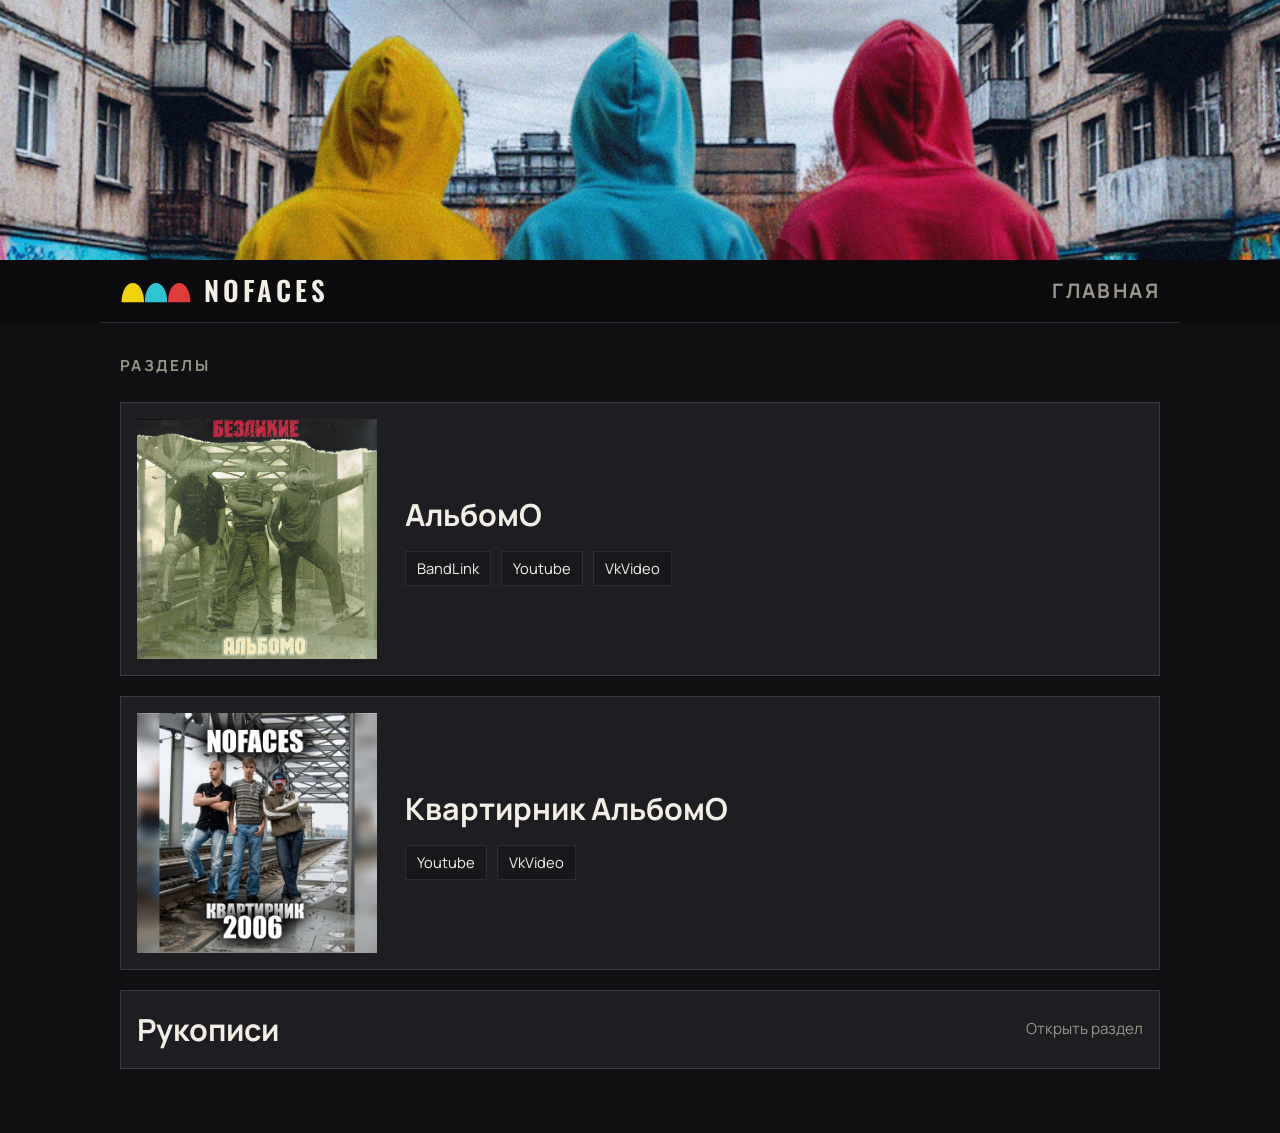
==== index.html @ 4be71c66 "Певый вариант" ====
<!DOCTYPE html>
<html lang="ru">
<head>
  <meta charset="UTF-8">
  <meta name="viewport" content="width=device-width, initial-scale=1">
  <title>NoFaces — Главная</title>
  <link rel="icon" href="favicon.svg" type="image/svg+xml">
  <link rel="preconnect" href="https://fonts.googleapis.com">
  <link rel="preconnect" href="https://fonts.gstatic.com" crossorigin>
  <link href="https://fonts.googleapis.com/css2?family=Manrope:wght@400;600;700&family=Oswald:wght@500;600&display=swap" rel="stylesheet">
  <link rel="stylesheet" href="css/style.css">
</head>
<body>
  <a class="skip-link" href="#content">К содержанию</a>
  <header class="site-header">
    <div class="banner">
      <img src="img/header.png" alt="">
    </div>
    <div class="brand-bar">
      <a class="brand" href="/">
        <svg class="logo" viewBox="0 0 90 32" aria-hidden="true">
          <path d="M2 30C2 16 8 6 16 6s14 10 14 24" fill="#F0D20C"/>
          <path d="M31 30C31 16 37 6 45 6s14 10 14 24" fill="#2EC4D6"/>
          <path d="M60 30C60 16 66 6 74 6s14 10 14 24" fill="#E03A3A"/>
        </svg>
        <span class="wordmark">NOFACES</span>
      </a>
      <p class="section-name">Главная</p>
    </div>
  </header>
  <main id="content" class="page">
    <h1 class="page-title">Разделы</h1>
    <ul class="sections">
      <li class="section-card">
        <figure class="cover">
          <img src="img/albomo.jpg" alt="Обложка АльбомО">
        </figure>
        <div class="section-body">
          <h2>АльбомО</h2>
          <ul class="links">
            <li><a href="https://band.link/vPue7" target="_blank" rel="noopener noreferrer">BandLink</a></li>
            <li><a href="https://www.youtube.com/watch?v=q4OrV2eYROU&list=PL1TfQYWw2KCUydcmKAHj9QtRoNSyW2uZ0&pp=0gcJCbwFa94AFGB0sAgC" target="_blank" rel="noopener noreferrer">Youtube</a></li>
            <li><a href="https://vkvideo.ru/playlist/-229293107_1" target="_blank" rel="noopener noreferrer">VkVideo</a></li>
          </ul>
        </div>
      </li>
      <li class="section-card">
        <figure class="cover">
          <img src="img/albomo-home.jpg" alt="Обложка Квартирник АльбомО">
        </figure>
        <div class="section-body">
          <h2>Квартирник АльбомО</h2>
          <ul class="links">
            <li><a href="https://www.youtube.com/watch?v=Cf8vY82z65Q&list=PLc8A2ZTTmoBA&pp=sAgC" target="_blank" rel="noopener noreferrer">Youtube</a></li>
            <li><a href="https://vkvideo.ru/playlist/-229293107_2" target="_blank" rel="noopener noreferrer">VkVideo</a></li>
          </ul>
        </div>
      </li>
      <li>
        <a class="section-card link-card" href="/writings/index.html">
          <div class="section-body">
            <h2>Рукописи</h2>
            <span class="hint">Открыть раздел</span>
          </div>
        </a>
      </li>
    </ul>
  </main>
</body>
</html>
---- css/style.css ----
:root {
  --bg: #101012;
  --bg-raised: #18181c;
  --bg-card: #1d1d22;
  --text: #f4efe6;
  --muted: #9b968c;
  --line: #2c2c33;
  --yellow: #f0d20c;
  --cyan: #2ec4d6;
  --red: #e03a3a;
  --paper: #efe7d4;
  --ink: #1a1a1c;
  --max: 1080px;
}

*,
*::before,
*::after {
  box-sizing: border-box;
}

html {
  color-scheme: dark;
}

body {
  margin: 0;
  min-height: 100vh;
  font-family: "Manrope", "Segoe UI", sans-serif;
  background: var(--bg);
  color: var(--text);
  line-height: 1.5;
}

img {
  display: block;
  max-width: 100%;
}

a {
  color: inherit;
}

.skip-link {
  position: absolute;
  left: 1rem;
  top: -3rem;
  z-index: 10;
  padding: 0.5rem 0.8rem;
  background: var(--yellow);
  color: var(--ink);
  font-weight: 700;
}

.skip-link:focus {
  top: 1rem;
}

.site-header {
  background: #0b0b0d;
}

.banner {
  display: block;
  width: 100%;
  height: clamp(140px, 22vw, 260px);
  overflow: hidden;
}

.banner img {
  width: 100%;
  height: 100%;
  object-fit: cover;
  object-position: center 40%;
}

.brand-bar {
  display: flex;
  align-items: center;
  justify-content: space-between;
  gap: 1rem;
  max-width: var(--max);
  margin: 0 auto;
  padding: 1rem 1.25rem;
  border-bottom: 1px solid var(--line);
}

.brand {
  display: inline-flex;
  align-items: center;
  gap: 0.75rem;
  text-decoration: none;
}

.brand:hover .wordmark,
.brand:focus-visible .wordmark {
  color: var(--yellow);
}

.logo {
  width: 72px;
  height: 26px;
  flex-shrink: 0;
}

.wordmark {
  font-family: "Oswald", "Arial Narrow", sans-serif;
  font-size: 1.7rem;
  font-weight: 600;
  letter-spacing: 0.14em;
  line-height: 1;
  transition: color 0.15s ease;
}

.section-name {
  margin: 0;
  font-size: clamp(1.05rem, 2.4vw, 1.25rem);
  font-weight: 700;
  letter-spacing: 0.12em;
  text-transform: uppercase;
  color: var(--muted);
}

.section-name a {
  color: var(--muted);
  text-decoration: none;
}

.section-name a:hover,
.section-name a:focus-visible {
  color: var(--text);
}

.page {
  max-width: var(--max);
  margin: 0 auto;
  padding: 2rem 1.25rem 4rem;
}

.page-title {
  margin: 0 0 1.5rem;
  font-size: 0.95rem;
  font-weight: 700;
  letter-spacing: 0.16em;
  text-transform: uppercase;
  color: var(--muted);
}

.sections {
  display: grid;
  gap: 1.25rem;
  padding: 0;
  margin: 0;
  list-style: none;
}

.section-card {
  display: grid;
  grid-template-columns: minmax(160px, 240px) 1fr;
  gap: 1.25rem 1.75rem;
  padding: 1rem;
  background: var(--bg-card);
  border: 1px solid #3a3a44;
}

.section-card.link-card {
  grid-template-columns: 1fr;
  text-decoration: none;
}

.section-card.link-card:hover,
.section-card.link-card:focus-visible {
  border-color: #4a4a55;
  background: #222228;
}

.cover {
  margin: 0;
  aspect-ratio: 1;
  overflow: hidden;
  background: #000;
}

.cover img {
  width: 100%;
  height: 100%;
  object-fit: cover;
}

.section-body {
  display: flex;
  flex-direction: column;
  justify-content: center;
  gap: 0.85rem;
  min-width: 0;
}

.section-card h2 {
  margin: 0;
  font-size: clamp(1.45rem, 3vw, 1.9rem);
  font-weight: 700;
}

.links {
  display: flex;
  flex-wrap: wrap;
  gap: 0.6rem;
  padding: 0;
  margin: 0;
  list-style: none;
}

.links a {
  display: inline-block;
  padding: 0.35rem 0.7rem;
  border: 1px solid var(--line);
  background: var(--bg-raised);
  text-decoration: none;
  font-size: 0.92rem;
}

.links a:hover,
.links a:focus-visible {
  border-color: var(--cyan);
  color: var(--cyan);
}

.link-card .section-body {
  flex-direction: row;
  align-items: center;
  justify-content: space-between;
}

.link-card .hint {
  color: var(--muted);
  font-size: 0.95rem;
}

.writings {
  display: grid;
  grid-template-columns: repeat(auto-fill, minmax(220px, 1fr));
  gap: 1.25rem;
  padding: 0;
  margin: 0;
  list-style: none;
}

.writing-card {
  display: flex;
  flex-direction: column;
  gap: 0.7rem;
  text-decoration: none;
}

.writing-card figure {
  margin: 0;
  aspect-ratio: 3 / 4;
  overflow: hidden;
  background: var(--paper);
  border: 1px solid #d7ccb4;
}

.writing-card img {
  width: 100%;
  height: 100%;
  object-fit: cover;
  object-position: top;
}

.writing-card:hover img,
.writing-card:focus-visible img {
  transform: none;
  filter: contrast(1.05);
}

.writing-card span {
  font-weight: 600;
}

.writing-card:hover span,
.writing-card:focus-visible span {
  color: var(--yellow);
}

.manuscript {
  display: grid;
  gap: 1rem;
}

.manuscript h1 {
  margin: 0;
  font-size: clamp(1.4rem, 3vw, 1.85rem);
  font-weight: 700;
}

.manuscript-frame {
  margin: 0;
  padding: 0.75rem;
  background: var(--paper);
  border: 1px solid #d2c6ad;
}

.manuscript-frame img {
  width: 100%;
  height: auto;
  margin: 0 auto;
}

.back {
  color: var(--muted);
  text-decoration: none;
  font-size: 0.95rem;
}

.back:hover,
.back:focus-visible {
  color: var(--cyan);
}

@media (max-width: 700px) {
  .section-card {
    grid-template-columns: 1fr;
  }

  .cover {
    max-width: 320px;
  }

  .brand-bar {
    align-items: flex-start;
    flex-direction: column;
    gap: 0.4rem;
  }
}
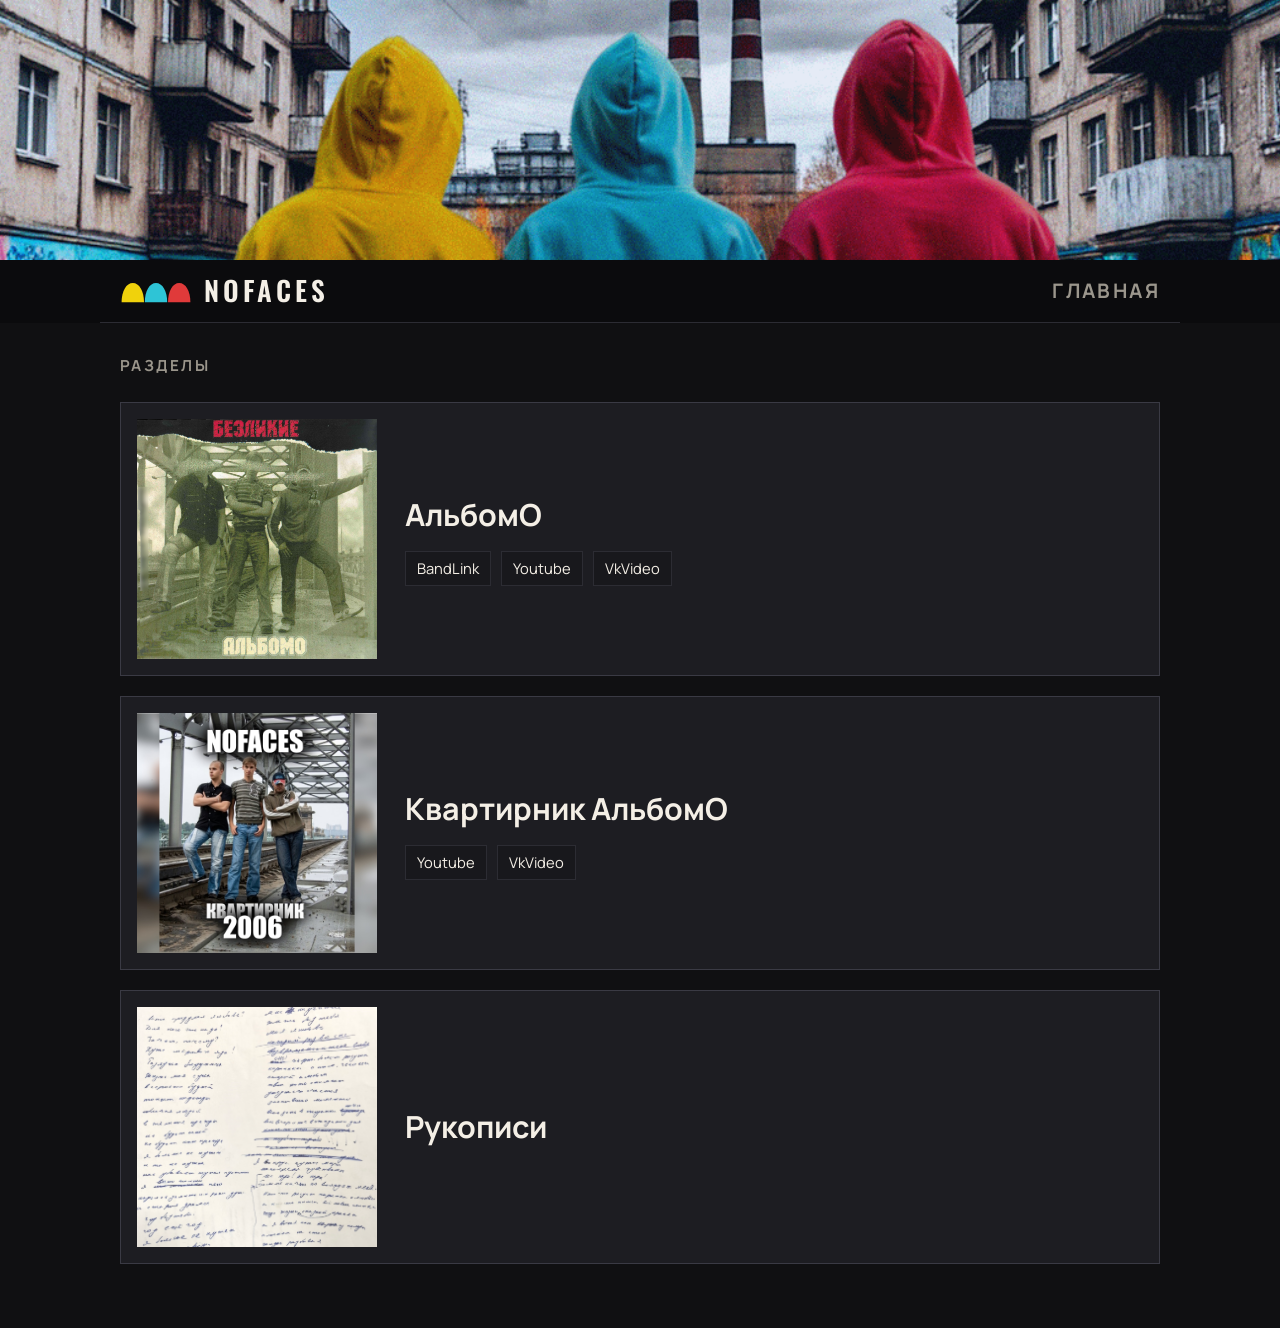
==== commit 0e2b7016: "Добавил картинку для раздела "Рукописи"" ====
--- a/index.html
+++ b/index.html
@@ -3,6 +3,19 @@
 <head>
   <meta charset="UTF-8">
   <meta name="viewport" content="width=device-width, initial-scale=1">
+  <!-- Yandex.Metrika counter -->
+  <script type="text/javascript">
+      (function(m,e,t,r,i,k,a){
+          m[i]=m[i]||function(){(m[i].a=m[i].a||[]).push(arguments)};
+          m[i].l=1*new Date();
+          for (var j = 0; j < document.scripts.length; j++) {if (document.scripts[j].src === r) { return; }}
+          k=e.createElement(t),a=e.getElementsByTagName(t)[0],k.async=1,k.src=r,a.parentNode.insertBefore(k,a)
+      })(window, document,'script','https://mc.yandex.ru/metrika/tag.js?id=112532691', 'ym');
+
+      ym(112532691, 'init', {ssr:true, webvisor:true, clickmap:true, ecommerce:"dataLayer", referrer: document.referrer, url: location.href, accurateTrackBounce:true, trackLinks:true});
+  </script>
+  <noscript><div><img src="https://mc.yandex.ru/watch/112532691" style="position:absolute; left:-9999px;" alt="" /></div></noscript>
+  <!-- /Yandex.Metrika counter -->
   <title>NoFaces — Главная</title>
   <link rel="icon" href="favicon.svg" type="image/svg+xml">
   <link rel="preconnect" href="https://fonts.googleapis.com">
@@ -58,9 +71,11 @@
       </li>
       <li>
         <a class="section-card link-card" href="/writings/index.html">
+          <figure class="cover">
+            <img src="img/writings.jpg" alt="Обложка Рукописи">
+          </figure>
           <div class="section-body">
             <h2>Рукописи</h2>
-            <span class="hint">Открыть раздел</span>
           </div>
         </a>
       </li>
--- a/css/style.css
+++ b/css/style.css
@@ -164,7 +164,6 @@
 }
 
 .section-card.link-card {
-  grid-template-columns: 1fr;
   text-decoration: none;
 }
 
@@ -225,17 +224,6 @@
   color: var(--cyan);
 }
 
-.link-card .section-body {
-  flex-direction: row;
-  align-items: center;
-  justify-content: space-between;
-}
-
-.link-card .hint {
-  color: var(--muted);
-  font-size: 0.95rem;
-}
-
 .writings {
   display: grid;
   grid-template-columns: repeat(auto-fill, minmax(220px, 1fr));
